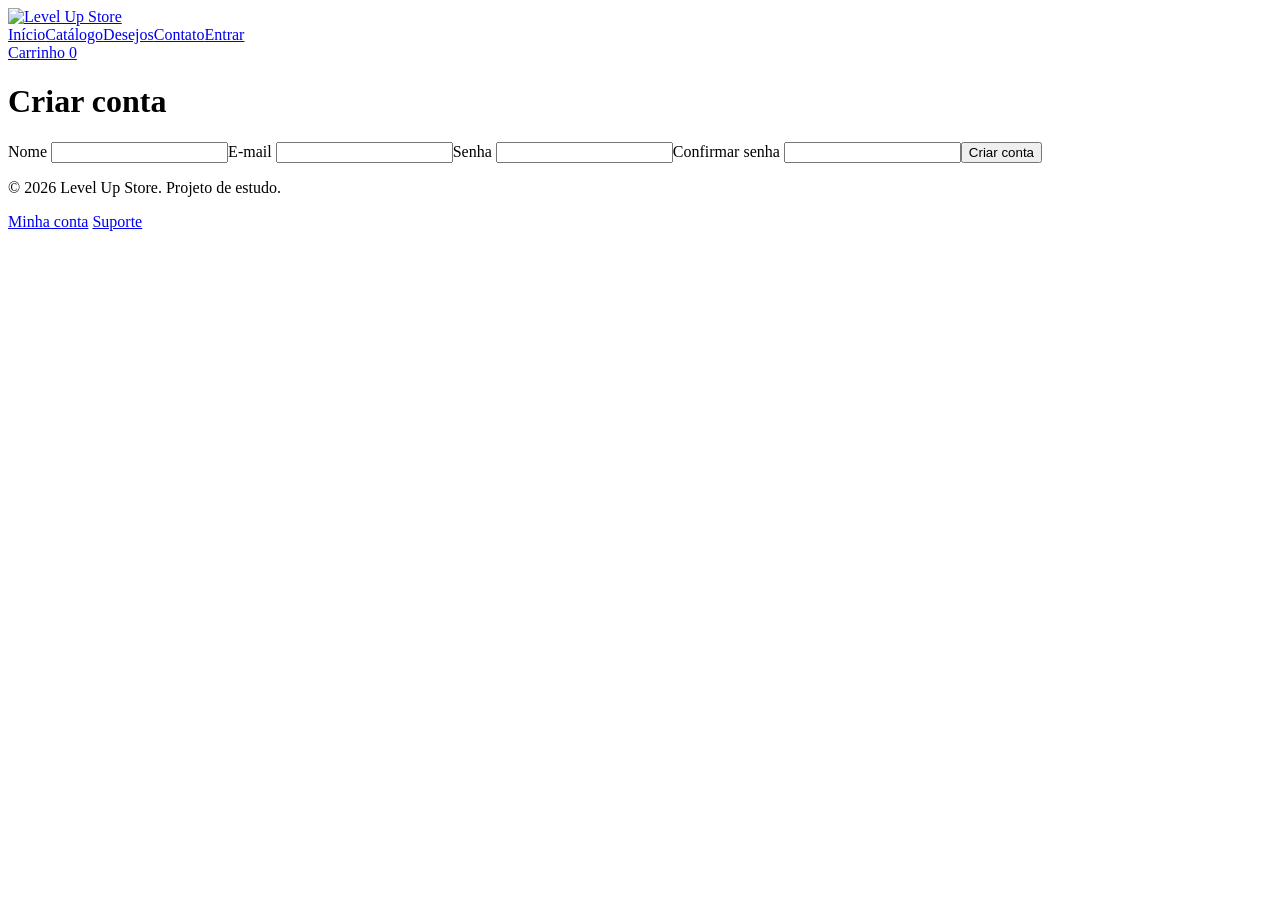
==== cadastro.html @ 22a452f9 "Add files via upload" ====
<!DOCTYPE html>
<html lang="pt-BR">
<head>
<meta charset="UTF-8">
<meta name="viewport" content="width=device-width, initial-scale=1">
<title>Criar conta | Level Up Store</title>
<link rel="stylesheet" href="css/style.css">
</head>
<body>
<header class="topo">
  <a class="logo" href="index.html"><img src="img/logo.png" alt="Level Up Store"></a>
  <nav><a href="index.html">Início</a><a href="catalogo.html">Catálogo</a><a href="lista-desejos.html">Desejos</a><a href="contato.html">Contato</a><a href="login.html">Entrar</a></nav>
  <a class="carrinho" href="carrinho.html">Carrinho <span id="cart-count">0</span></a>
</header>
<main>
<h1>Criar conta</h1><form class="form"><label>Nome <input required></label><label>E-mail <input type="email" required></label><label>Senha <input type="password" required></label><label>Confirmar senha <input type="password" required></label><button>Criar conta</button></form>
</main>
<footer class="rodape">
  <p>© 2026 Level Up Store. Projeto de estudo.</p>
  <a href="conta.html">Minha conta</a> <a href="contato.html">Suporte</a>
</footer>
<script src="js/script.js"></script>
</body>
</html>
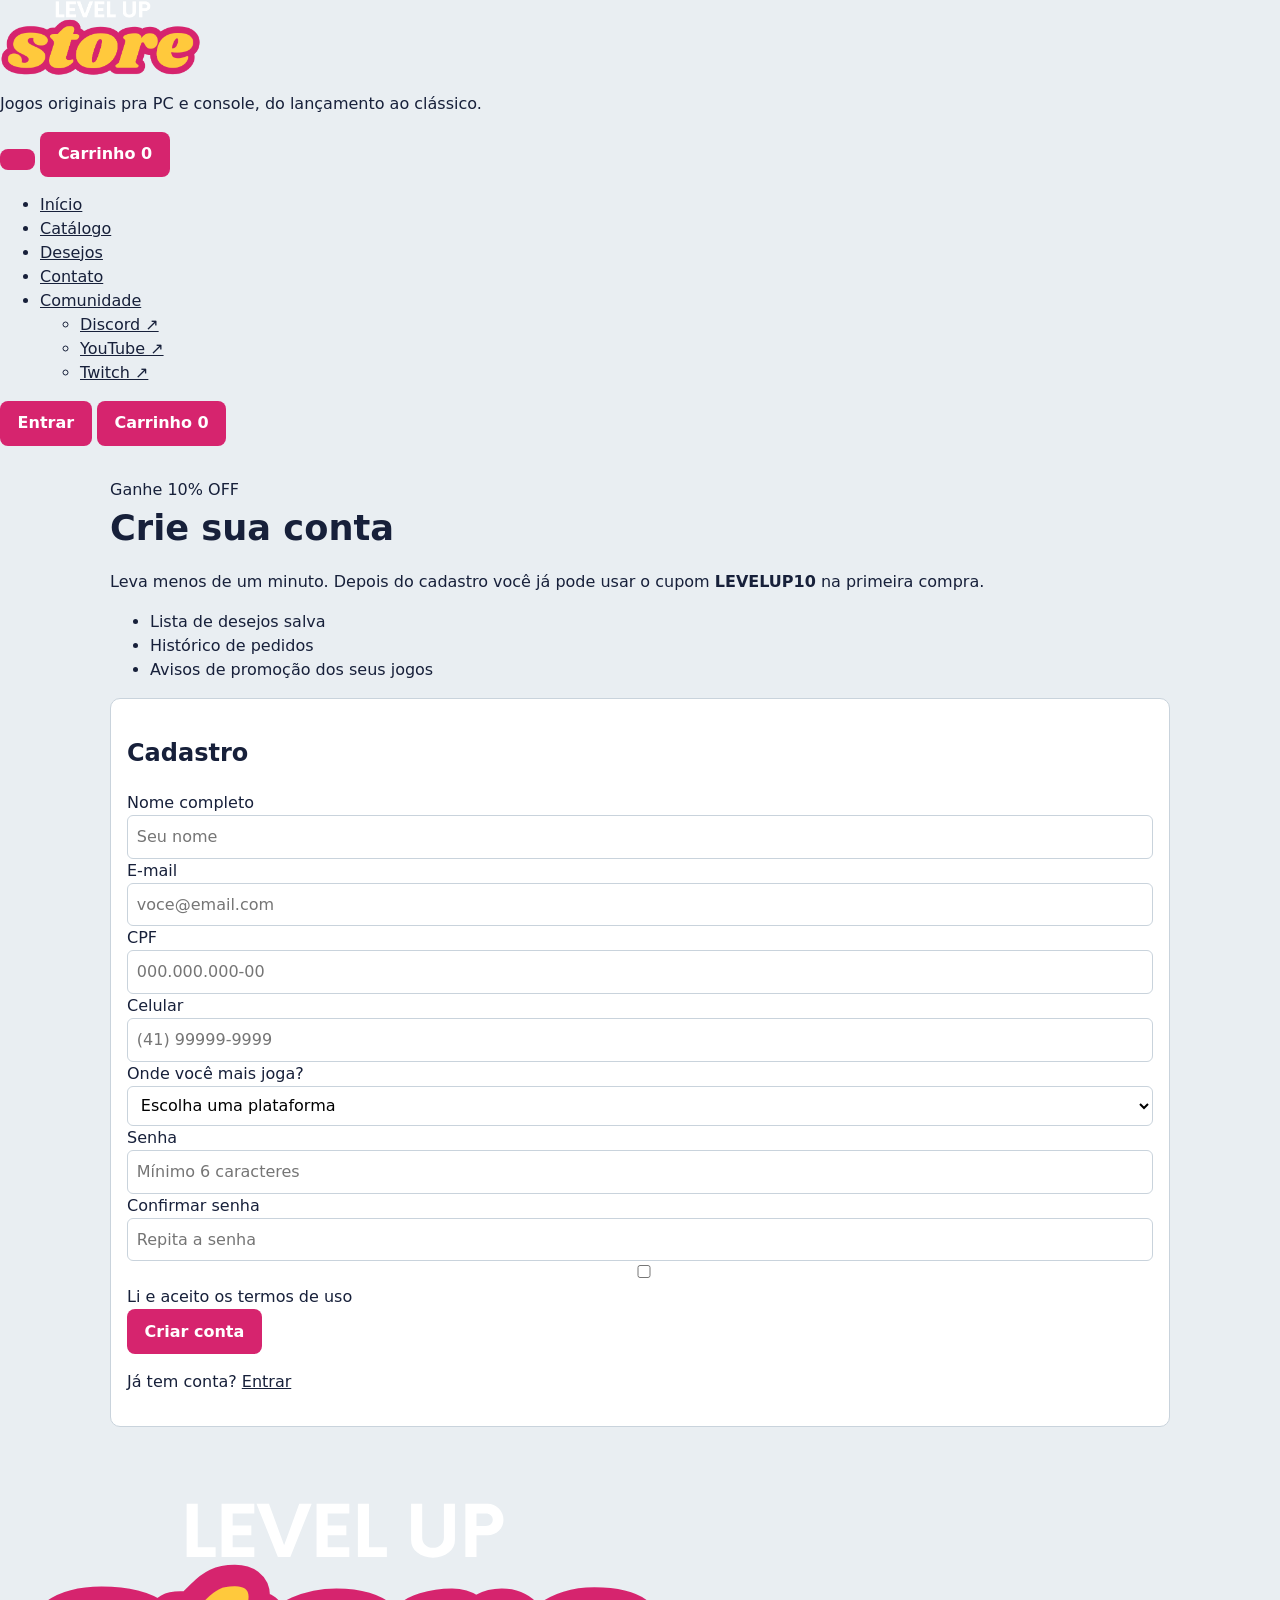
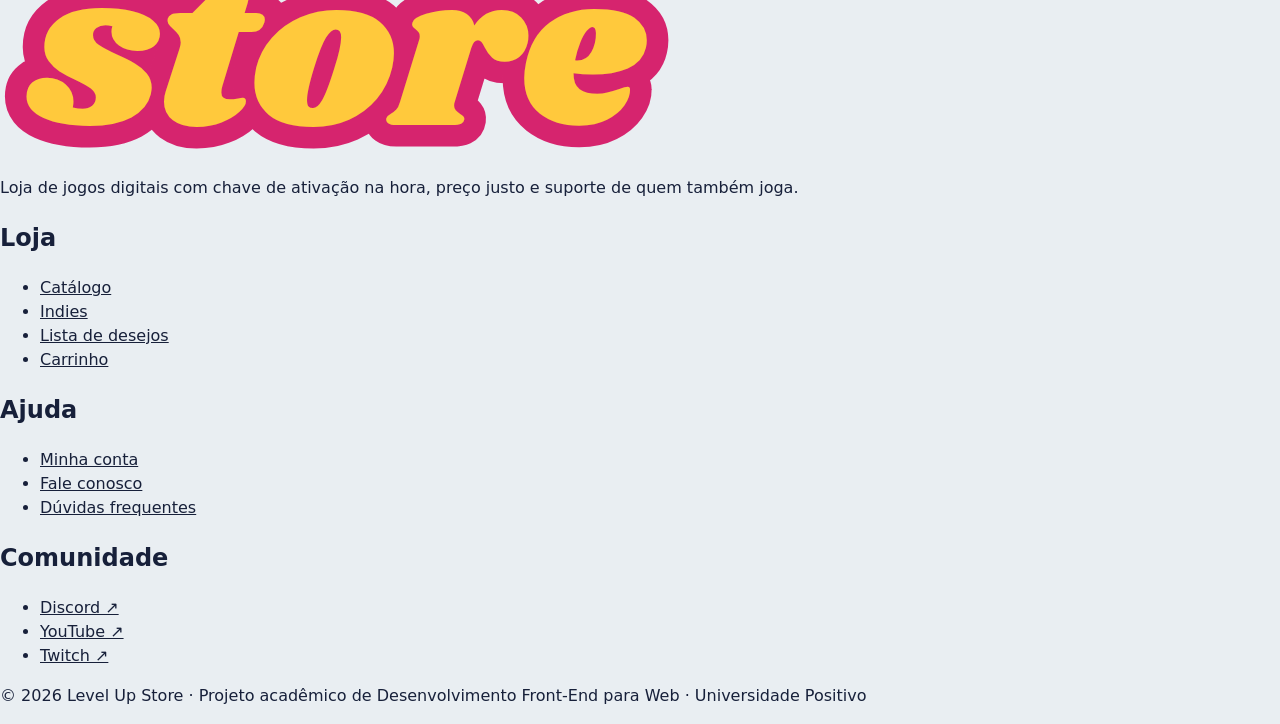
==== commit f7f1757f: "Redesign das 10 páginas Após o escopo inicial das telas e do funcionamento do site, fizemos mudanças" ====
--- a/cadastro.html
+++ b/cadastro.html
@@ -1,24 +1,156 @@
 <!DOCTYPE html>
 <html lang="pt-BR">
 <head>
-<meta charset="UTF-8">
-<meta name="viewport" content="width=device-width, initial-scale=1">
-<title>Criar conta | Level Up Store</title>
-<link rel="stylesheet" href="css/style.css">
+  <meta charset="UTF-8">
+  <meta name="viewport" content="width=device-width, initial-scale=1">
+  <meta name="description" content="Level Up Store: loja de jogos digitais para PC e console.">
+  <title>Cadastro | Level Up Store</title>
+  <link rel="stylesheet" href="css/bootstrap.min.css">
+  <link rel="stylesheet" href="css/style.css">
 </head>
 <body>
-<header class="topo">
-  <a class="logo" href="index.html"><img src="img/logo.png" alt="Level Up Store"></a>
-  <nav><a href="index.html">Início</a><a href="catalogo.html">Catálogo</a><a href="lista-desejos.html">Desejos</a><a href="contato.html">Contato</a><a href="login.html">Entrar</a></nav>
-  <a class="carrinho" href="carrinho.html">Carrinho <span id="cart-count">0</span></a>
-</header>
-<main>
-<h1>Criar conta</h1><form class="form"><label>Nome <input required></label><label>E-mail <input type="email" required></label><label>Senha <input type="password" required></label><label>Confirmar senha <input type="password" required></label><button>Criar conta</button></form>
-</main>
-<footer class="rodape">
-  <p>© 2026 Level Up Store. Projeto de estudo.</p>
-  <a href="conta.html">Minha conta</a> <a href="contato.html">Suporte</a>
-</footer>
-<script src="js/script.js"></script>
+  <header class="topo-site">
+    <div class="topo-marca container-xl">
+      <a class="logo" href="index.html"><img src="img/logo.png" alt="Level Up Store - página inicial"></a>
+      <p class="tagline">Jogos originais pra PC e console, do lançamento ao clássico.</p>
+    </div>
+    <nav class="navbar navbar-expand-lg navbar-dark menu-principal" aria-label="Menu principal">
+      <div class="container-xl">
+        <button class="navbar-toggler" type="button" data-bs-toggle="collapse" data-bs-target="#menu" aria-controls="menu" aria-expanded="false" aria-label="Abrir menu">
+          <span class="navbar-toggler-icon"></span>
+        </button>
+        <a class="btn btn-loja btn-sm d-lg-none" href="carrinho.html">Carrinho <span class="badge text-bg-warning" id="cart-count-mobile">0</span></a>
+        <div class="collapse navbar-collapse" id="menu">
+          <ul class="navbar-nav me-auto">
+          <li class="nav-item"><a class="nav-link" href="index.html">Início</a></li>
+          <li class="nav-item"><a class="nav-link" href="catalogo.html">Catálogo</a></li>
+          <li class="nav-item"><a class="nav-link" href="lista-desejos.html">Desejos</a></li>
+          <li class="nav-item"><a class="nav-link" href="contato.html">Contato</a></li>
+            <li class="nav-item dropdown">
+              <a class="nav-link dropdown-toggle" href="#" role="button" data-bs-toggle="dropdown" aria-expanded="false">Comunidade</a>
+              <ul class="dropdown-menu">
+            <li><a class="dropdown-item" href="https://discord.com" target="_blank" rel="noopener">Discord ↗</a></li>
+            <li><a class="dropdown-item" href="https://www.youtube.com" target="_blank" rel="noopener">YouTube ↗</a></li>
+            <li><a class="dropdown-item" href="https://www.twitch.tv" target="_blank" rel="noopener">Twitch ↗</a></li>
+              </ul>
+            </li>
+          </ul>
+          <div class="acoes-topo">
+            <a class="btn btn-outline-light" id="link-conta" href="login.html">Entrar</a>
+            <a class="btn btn-loja d-none d-lg-inline-block" href="carrinho.html">Carrinho <span class="badge text-bg-warning" id="cart-count">0</span></a>
+          </div>
+        </div>
+      </div>
+    </nav>
+  </header>
+
+  <main class="container-xl conteudo">
+    <section class="tela-acesso revelar">
+      <div class="acesso-lado">
+        <span class="selo">Ganhe 10% OFF</span>
+        <h1>Crie sua conta</h1>
+        <p>Leva menos de um minuto. Depois do cadastro você já pode usar o cupom <strong>LEVELUP10</strong> na primeira compra.</p>
+        <ul class="lista-beneficios">
+          <li>Lista de desejos salva</li>
+          <li>Histórico de pedidos</li>
+          <li>Avisos de promoção dos seus jogos</li>
+        </ul>
+      </div>
+      <div class="card painel acesso-form">
+        <div class="card-body p-4">
+          <h2 class="h4 fw-bold mb-3">Cadastro</h2>
+          <div id="mensagem-cadastro" role="status"></div>
+          <form id="form-cadastro" class="row g-3">
+            <div class="col-12">
+              <label class="form-label" for="cad-nome">Nome completo</label>
+              <input type="text" class="form-control" id="cad-nome" placeholder="Seu nome" required minlength="3">
+            </div>
+            <div class="col-12">
+              <label class="form-label" for="cad-email">E-mail</label>
+              <input type="email" class="form-control" id="cad-email" placeholder="voce@email.com" required>
+            </div>
+            <div class="col-md-6">
+              <label class="form-label" for="cad-cpf">CPF</label>
+              <input type="text" class="form-control" id="cad-cpf" placeholder="000.000.000-00" required pattern="\d{3}\.\d{3}\.\d{3}-\d{2}" title="Use o formato 000.000.000-00">
+            </div>
+            <div class="col-md-6">
+              <label class="form-label" for="cad-telefone">Celular</label>
+              <input type="tel" class="form-control" id="cad-telefone" placeholder="(41) 99999-9999" required pattern="\(\d{2}\) \d{4,5}-\d{4}" title="Use o formato (41) 99999-9999">
+            </div>
+            <div class="col-12">
+              <label class="form-label" for="cad-plataforma">Onde você mais joga?</label>
+              <select class="form-select" id="cad-plataforma" required>
+                <option value="">Escolha uma plataforma</option>
+                <option>PC</option>
+                <option>PlayStation</option>
+                <option>Xbox</option>
+                <option>Nintendo Switch</option>
+              </select>
+            </div>
+            <div class="col-md-6">
+              <label class="form-label" for="cad-senha">Senha</label>
+              <input type="password" class="form-control" id="cad-senha" placeholder="Mínimo 6 caracteres" required minlength="6">
+            </div>
+            <div class="col-md-6">
+              <label class="form-label" for="cad-confirma">Confirmar senha</label>
+              <input type="password" class="form-control" id="cad-confirma" placeholder="Repita a senha" required minlength="6">
+            </div>
+            <div class="col-12">
+              <div class="form-check">
+                <input class="form-check-input" type="checkbox" id="cad-termos" required>
+                <label class="form-check-label" for="cad-termos">Li e aceito os termos de uso</label>
+              </div>
+            </div>
+            <div class="col-12 d-grid">
+              <button type="submit" class="btn btn-loja btn-lg">Criar conta</button>
+            </div>
+          </form>
+          <p class="mt-3 mb-0 text-center">Já tem conta? <a href="login.html">Entrar</a></p>
+        </div>
+      </div>
+    </section>
+  </main>
+
+  <footer class="rodape-site">
+    <div class="container-xl rodape-colunas">
+      <div class="rodape-marca">
+        <img src="img/logo.png" alt="Level Up Store">
+        <p>Loja de jogos digitais com chave de ativação na hora, preço justo e suporte de quem também joga.</p>
+      </div>
+      <nav aria-label="Loja">
+        <h2>Loja</h2>
+        <ul>
+          <li><a href="catalogo.html">Catálogo</a></li>
+          <li><a href="catalogo.html?cat=Indie">Indies</a></li>
+          <li><a href="lista-desejos.html">Lista de desejos</a></li>
+          <li><a href="carrinho.html">Carrinho</a></li>
+        </ul>
+      </nav>
+      <nav aria-label="Ajuda">
+        <h2>Ajuda</h2>
+        <ul>
+          <li><a href="conta.html">Minha conta</a></li>
+          <li><a href="contato.html">Fale conosco</a></li>
+          <li><a href="contato.html#duvidas">Dúvidas frequentes</a></li>
+        </ul>
+      </nav>
+      <nav aria-label="Redes">
+        <h2>Comunidade</h2>
+        <ul>
+          <li><a href="https://discord.com" target="_blank" rel="noopener">Discord ↗</a></li>
+          <li><a href="https://www.youtube.com" target="_blank" rel="noopener">YouTube ↗</a></li>
+          <li><a href="https://www.twitch.tv" target="_blank" rel="noopener">Twitch ↗</a></li>
+        </ul>
+      </nav>
+    </div>
+    <div class="rodape-base">
+      <p class="container-xl">© 2026 Level Up Store · Projeto acadêmico de Desenvolvimento Front-End para Web · Universidade Positivo</p>
+    </div>
+  </footer>
+
+  <script src="js/bootstrap.bundle.min.js"></script>
+  <script src="js/dados.js"></script>
+  <script src="js/script.js"></script>
+  <script src="js/cadastro.js"></script>
 </body>
-</html>+</html>
--- a/css/style.css
+++ b/css/style.css
@@ -0,0 +1,327 @@
+/* =========================================
+   CORES DO SITE
+   Para mudar a paleta, altere só aqui.
+   ========================================= */
+:root {
+  --bg: #E9EEF2;      /* fundo da página */
+  --ink: #17203A;     /* azul-marinho: textos, cabeçalho e rodapé */
+  --accent: #D6246E;  /* rosa: botões, preços e carrinho */
+  --sun: #FFC93C;     /* amarelo: destaques, capas e foco do teclado */
+  --card: #fff;       /* fundo dos cards */
+  --line: #C9D3DC;    /* cor das bordas */
+}
+
+/* =========================================
+   BASE (vale para o site inteiro)
+   ========================================= */
+* {
+  box-sizing: border-box; /* padding não aumenta o tamanho dos elementos */
+}
+
+body {
+  margin: 0;
+  font-family: "Segoe UI", system-ui, sans-serif;
+  background: var(--bg);
+  color: var(--ink);
+  line-height: 1.5;
+}
+
+a {
+  color: inherit; /* links usam a cor do texto ao redor */
+}
+
+main {
+  max-width: 1100px;     /* largura máxima do conteúdo */
+  margin: 0 auto;        /* centraliza */
+  padding: 2rem 1.25rem;
+}
+
+h1 {
+  font-size: 2.2rem;
+  margin: 0 0 1rem;
+}
+
+section {
+  margin-bottom: 2.5rem; /* espaço entre as seções */
+}
+
+/* =========================================
+   CABEÇALHO (header com a classe "topo")
+   ========================================= */
+.topo {
+  display: flex;
+  align-items: center;
+  gap: 1.5rem;
+  flex-wrap: wrap;       /* no celular os itens quebram de linha */
+  padding: 1rem 2rem;
+  background: var(--ink);
+  color: #fff;
+}
+
+/* Logo: a margem automática à direita empurra o menu e o carrinho para o lado direito */
+.logo {
+  display: block;
+  line-height: 0;
+  margin-right: auto;
+}
+
+.logo img {
+  display: block;
+  height: 76px;          /* altere aqui para aumentar ou diminuir a logo */
+  width: auto;           /* mantém a proporção */
+}
+
+/* Menu de navegação */
+.topo nav {
+  display: flex;
+  gap: 1rem;
+}
+
+.topo nav a {
+  text-decoration: none;
+  padding: 0.2rem 0;
+  border-bottom: 2px solid transparent;
+}
+
+/* Link da página atual (class="on") e hover ganham sublinhado amarelo */
+.topo nav a.on,
+.topo nav a:hover {
+  border-color: var(--sun);
+}
+
+/* Botão do carrinho com o contador */
+.carrinho {
+  background: var(--accent);
+  padding: 0.4rem 0.9rem;
+  border-radius: 99px;   /* formato de pílula */
+  text-decoration: none;
+  font-weight: 600;
+}
+
+/* =========================================
+   BANNER DA PÁGINA INICIAL
+   ========================================= */
+.hero {
+  background: var(--ink);
+  color: #fff;
+  padding: 3.5rem 2rem;
+  border-radius: 12px;
+  border-left: 12px solid var(--sun); /* faixa amarela na lateral */
+}
+
+.hero h1 {
+  font-size: 2.8rem;
+  max-width: 14ch;       /* limita a largura do título */
+}
+
+/* =========================================
+   BOTÕES
+   ========================================= */
+.btn,
+button {
+  display: inline-block;
+  background: var(--accent);
+  color: #fff;
+  border: 0;
+  padding: 0.65rem 1.1rem;
+  border-radius: 8px;
+  font: inherit;
+  font-weight: 600;
+  cursor: pointer;
+  text-decoration: none;
+}
+
+/* Botão secundário (só com contorno) */
+.btn.sec {
+  background: transparent;
+  color: var(--ink);
+  border: 2px solid var(--ink);
+}
+
+/* Efeito ao passar o mouse: clareia um pouco */
+button:hover,
+.btn:hover {
+  filter: brightness(1.1);
+}
+
+/* Contorno amarelo ao navegar pelo teclado (acessibilidade) */
+:focus-visible {
+  outline: 3px solid var(--sun);
+  outline-offset: 2px;
+}
+
+/* =========================================
+   GRADE E CARDS DE JOGOS
+   ========================================= */
+/* Cria colunas automáticas: cada card tem no mínimo 210px */
+.grade {
+  display: grid;
+  grid-template-columns: repeat(auto-fill, minmax(210px, 1fr));
+  gap: 1.25rem;
+}
+
+.card {
+  background: var(--card);
+  border: 1px solid var(--line);
+  border-radius: 10px;
+  padding: 1rem;
+  display: flex;
+  flex-direction: column; /* itens um embaixo do outro */
+  gap: 0.4rem;
+}
+
+/* Espaço da capa do jogo (troque por <img> quando tiver imagens) */
+.capa {
+  aspect-ratio: 3 / 4;    /* formato de capa vertical */
+  background: var(--sun);
+  display: grid;
+  place-items: center;    /* centraliza a letra/imagem */
+  font-size: 3rem;
+  font-weight: 800;
+  border-radius: 6px;
+}
+
+/* Capa maior, usada na página de detalhe do jogo */
+.capa.grande {
+  width: 260px;
+}
+
+.card h3 {
+  margin: 0.3rem 0 0;
+  font-size: 1.05rem;
+}
+
+.preco {
+  font-weight: 700;
+  color: var(--accent);
+  font-size: 1.15rem;
+  margin: 0.2rem 0;
+}
+
+/* Botões de categoria da página inicial */
+.cat {
+  background: var(--card);
+  border: 2px solid var(--ink);
+  border-radius: 10px;
+  padding: 1.5rem;
+  text-align: center;
+  font-weight: 700;
+  text-decoration: none;
+}
+
+/* =========================================
+   CAMPOS DE FORMULÁRIO
+   ========================================= */
+input,
+select,
+textarea {
+  font: inherit;
+  padding: 0.55rem;
+  border: 1px solid var(--line);
+  border-radius: 6px;
+  background: #fff;
+  width: 100%;
+}
+
+/* =========================================
+   CATÁLOGO: BARRA DE BUSCA E FILTROS
+   ========================================= */
+.filtros {
+  display: flex;
+  gap: 0.75rem;
+  flex-wrap: wrap;
+  margin-bottom: 1.5rem;
+}
+
+/* Precisa vir DEPOIS da regra de input acima para sobrescrevê-la */
+.filtros input,
+.filtros select {
+  width: auto;
+  flex: 1;
+  min-width: 160px;
+}
+
+/* =========================================
+   PÁGINA DE DETALHE DO JOGO
+   ========================================= */
+.detalhe {
+  display: flex;
+  gap: 2rem;
+  flex-wrap: wrap;       /* no celular a capa fica em cima do texto */
+}
+
+/* =========================================
+   FORMULÁRIOS (login, cadastro, checkout, contato)
+   ========================================= */
+.form {
+  max-width: 460px;
+  display: grid;
+  gap: 1rem;
+}
+
+.form label {
+  display: grid;
+  gap: 0.25rem;
+  font-weight: 600;
+}
+
+fieldset {
+  border: 1px solid var(--line);
+  border-radius: 8px;
+  display: grid;
+  gap: 0.75rem;
+}
+
+/* =========================================
+   CARRINHO
+   ========================================= */
+/* Cada linha de item no carrinho */
+.item {
+  display: flex;
+  justify-content: space-between; /* nome à esquerda, preço e botão à direita */
+  align-items: center;
+  background: #fff;
+  padding: 0.8rem 1rem;
+  border-radius: 8px;
+  margin-bottom: 0.5rem;
+}
+
+.total {
+  font-size: 1.3rem;
+}
+
+/* Perguntas frequentes (página de contato) */
+details {
+  background: #fff;
+  padding: 0.8rem 1rem;
+  border-radius: 8px;
+  margin-bottom: 0.5rem;
+}
+
+/* =========================================
+   RODAPÉ
+   ========================================= */
+.rodape {
+  display: flex;
+  gap: 1.5rem;
+  flex-wrap: wrap;
+  justify-content: space-between;
+  padding: 1.5rem 2rem;
+  background: var(--ink);
+  color: #fff;
+}
+
+/* =========================================
+   CELULAR (telas de até 600px)
+   ========================================= */
+@media (max-width: 600px) {
+  .topo {
+    padding: 1rem;
+  }
+  .hero h1 {
+    font-size: 2rem;
+  }
+  .capa.grande {
+    width: 100%;
+  }
+}
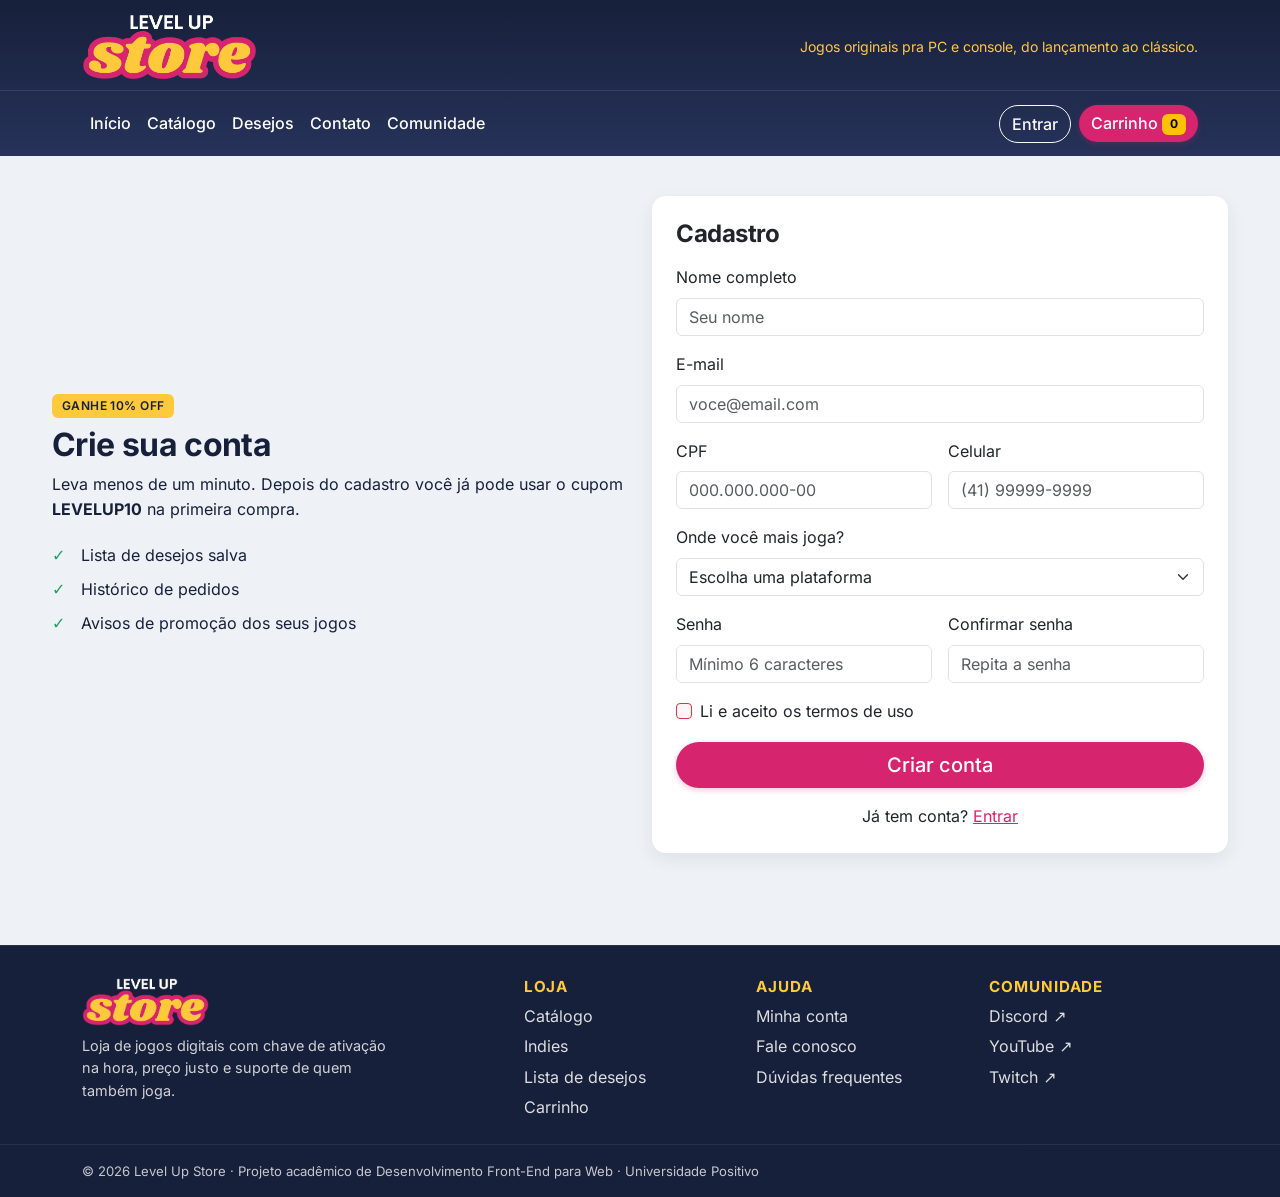
==== commit c2305978: "style/ fonte inter e visual mais sóbrio" ====
--- a/cadastro.html
+++ b/cadastro.html
@@ -6,7 +6,7 @@
   <meta name="description" content="Level Up Store: loja de jogos digitais para PC e console.">
   <title>Cadastro | Level Up Store</title>
   <link rel="stylesheet" href="css/bootstrap.min.css">
-  <link rel="stylesheet" href="css/style.css">
+  <link rel="stylesheet" href="css/style.css?v=2">
 </head>
 <body>
   <header class="topo-site">
@@ -149,8 +149,8 @@
   </footer>
 
   <script src="js/bootstrap.bundle.min.js"></script>
-  <script src="js/dados.js"></script>
-  <script src="js/script.js"></script>
-  <script src="js/cadastro.js"></script>
+  <script src="js/dados.js?v=2"></script>
+  <script src="js/script.js?v=2"></script>
+  <script src="js/cadastro.js?v=2"></script>
 </body>
 </html>
--- a/css/style.css
+++ b/css/style.css
@@ -1,327 +1,1859 @@
-/* =========================================
-   CORES DO SITE
-   Para mudar a paleta, altere só aqui.
-   ========================================= */
+/*
+  Level Up Store - folha de estilo principal
+  Paleta: azul-marinho (--ink), rosa (--accent) e amarelo (--sun), com fonte Inter.
+  Layout mobile-first com pontos de quebra em 410px (iPhone), 729px (iPad) e 990px (desktop).
+*/
+
+@font-face {
+  font-family: "Inter";
+  src: url("../fonts/inter-latin-400-normal.woff2") format("woff2");
+  font-weight: 400;
+  font-display: swap;
+}
+
+@font-face {
+  font-family: "Inter";
+  src: url("../fonts/inter-latin-500-normal.woff2") format("woff2");
+  font-weight: 500;
+  font-display: swap;
+}
+
+@font-face {
+  font-family: "Inter";
+  src: url("../fonts/inter-latin-600-normal.woff2") format("woff2");
+  font-weight: 600;
+  font-display: swap;
+}
+
+@font-face {
+  font-family: "Inter";
+  src: url("../fonts/inter-latin-700-normal.woff2") format("woff2");
+  font-weight: 700;
+  font-display: swap;
+}
+
 :root {
-  --bg: #E9EEF2;      /* fundo da página */
-  --ink: #17203A;     /* azul-marinho: textos, cabeçalho e rodapé */
-  --accent: #D6246E;  /* rosa: botões, preços e carrinho */
-  --sun: #FFC93C;     /* amarelo: destaques, capas e foco do teclado */
-  --card: #fff;       /* fundo dos cards */
-  --line: #C9D3DC;    /* cor das bordas */
-}
-
-/* =========================================
-   BASE (vale para o site inteiro)
-   ========================================= */
+  --bg: #EEF2F6;
+  --ink: #17203A;
+  --ink-2: #26325A;
+  --accent: #D6246E;
+  --accent-escuro: #B01A59;
+  --sun: #FFC93C;
+  --card: #FFFFFF;
+  --line: #D5DDE6;
+  --muted: #5B6680;
+  --verde: #1F9D63;
+  --raio: 14px;
+  --sombra: 0 6px 18px rgba(23, 32, 58, 0.08);
+  --sombra-forte: 0 16px 32px rgba(23, 32, 58, 0.18);
+  --bs-body-font-family: "Inter", "Segoe UI", system-ui, sans-serif;
+}
+
 * {
-  box-sizing: border-box; /* padding não aumenta o tamanho dos elementos */
+  box-sizing: border-box;
+}
+
+html {
+  scroll-behavior: smooth;
 }
 
 body {
   margin: 0;
-  font-family: "Segoe UI", system-ui, sans-serif;
+  font-family: "Inter", "Segoe UI", system-ui, sans-serif;
   background: var(--bg);
   color: var(--ink);
-  line-height: 1.5;
+  line-height: 1.55;
+}
+
+img {
+  max-width: 100%;
+  display: block;
 }
 
 a {
-  color: inherit; /* links usam a cor do texto ao redor */
-}
-
-main {
-  max-width: 1100px;     /* largura máxima do conteúdo */
-  margin: 0 auto;        /* centraliza */
-  padding: 2rem 1.25rem;
-}
-
-h1 {
-  font-size: 2.2rem;
-  margin: 0 0 1rem;
-}
-
-section {
-  margin-bottom: 2.5rem; /* espaço entre as seções */
-}
-
-/* =========================================
-   CABEÇALHO (header com a classe "topo")
-   ========================================= */
-.topo {
-  display: flex;
+  color: var(--accent);
+  transition: color 0.2s;
+}
+
+a:hover {
+  color: var(--accent-escuro);
+}
+
+h1,
+h2,
+h3 {
+  font-weight: 700;
+  line-height: 1.2;
+  letter-spacing: -0.02em;
+}
+
+.envoltorio {
+  width: 100%;
+  max-width: 1200px;
+  margin: 0 auto;
+  padding-left: 16px;
+  padding-right: 16px;
+}
+
+.conteudo {
+  max-width: 1200px;
+  padding-top: 1.5rem;
+  padding-bottom: 3rem;
+}
+
+.conteudo > section {
+  margin-bottom: 2.75rem;
+}
+
+@keyframes subir {
+  from {
+    opacity: 0;
+    transform: translateY(18px);
+  }
+  to {
+    opacity: 1;
+    transform: translateY(0);
+  }
+}
+
+@keyframes pulsar {
+  0% {
+    transform: scale(1);
+  }
+  40% {
+    transform: scale(1.35);
+  }
+  100% {
+    transform: scale(1);
+  }
+}
+
+@keyframes entrar-aviso {
+  from {
+    opacity: 0;
+    transform: translateX(40px);
+  }
+  to {
+    opacity: 1;
+    transform: translateX(0);
+  }
+}
+
+@keyframes estourar {
+  0% {
+    transform: scale(0);
+  }
+  70% {
+    transform: scale(1.15);
+  }
+  100% {
+    transform: scale(1);
+  }
+}
+
+.revelar {
+  animation: subir 0.6s ease both;
+}
+
+.revelar:nth-of-type(2) {
+  animation-delay: 0.08s;
+}
+
+.revelar:nth-of-type(3) {
+  animation-delay: 0.16s;
+}
+
+.revelar:nth-of-type(4) {
+  animation-delay: 0.24s;
+}
+
+.pulsar {
+  animation: pulsar 0.45s ease;
+}
+
+.topo-site {
+  background: linear-gradient(180deg, var(--ink) 0%, var(--ink-2) 100%);
+  color: #fff;
+  position: relative;
+  z-index: 100;
+}
+
+.topo-marca {
+  display: flex;
+  flex-direction: column;
+  align-items: flex-start;
+  gap: 0.25rem;
+  padding-top: 0.9rem;
+  padding-bottom: 0.6rem;
+}
+
+.logo {
+  display: inline-block;
+  transition: transform 0.25s;
+}
+
+.logo:hover {
+  transform: scale(1.04) rotate(-1deg);
+}
+
+.logo img {
+  height: 54px;
+  width: auto;
+}
+
+.tagline {
+  margin: 0;
+  font-size: 0.88rem;
+  color: var(--sun);
+}
+
+.menu-principal {
+  border-top: 1px solid rgba(255, 255, 255, 0.1);
+  padding-top: 0.35rem;
+  padding-bottom: 0.35rem;
+}
+
+.menu-principal .container-xl {
+  gap: 0.5rem;
+}
+
+.menu-principal .nav-link {
+  color: #fff;
+  font-weight: 500;
+  position: relative;
+  padding-left: 0.75rem;
+  padding-right: 0.75rem;
+}
+
+.menu-principal .nav-link::after {
+  content: "";
+  position: absolute;
+  left: 0.75rem;
+  right: 0.75rem;
+  bottom: 0.2rem;
+  height: 3px;
+  border-radius: 3px;
+  background: var(--sun);
+  transform: scaleX(0);
+  transform-origin: left;
+  transition: transform 0.25s ease;
+}
+
+.menu-principal .nav-link:hover,
+.menu-principal .nav-link.active,
+.menu-principal .nav-link.show {
+  color: var(--sun);
+}
+
+.menu-principal .nav-link:hover::after,
+.menu-principal .nav-link.active::after {
+  transform: scaleX(1);
+}
+
+.menu-principal .dropdown-menu {
+  border: 0;
+  border-radius: 10px;
+  box-shadow: var(--sombra-forte);
+  padding: 0.4rem;
+}
+
+.menu-principal .dropdown-item {
+  border-radius: 6px;
+}
+
+.menu-principal .dropdown-item:hover {
+  background: var(--sun);
+  color: var(--ink);
+}
+
+.acoes-topo {
+  display: flex;
+  gap: 0.5rem;
   align-items: center;
-  gap: 1.5rem;
-  flex-wrap: wrap;       /* no celular os itens quebram de linha */
-  padding: 1rem 2rem;
+  padding: 0.5rem 0;
+}
+
+.btn {
+  font-weight: 500;
+  border-radius: 99px;
+  transition: transform 0.15s ease, box-shadow 0.2s ease, background-color 0.2s, filter 0.2s;
+}
+
+.btn:active {
+  transform: scale(0.97);
+}
+
+.btn-loja {
+  background: var(--accent);
+  color: #fff;
+  border: 0;
+  box-shadow: 0 2px 6px rgba(214, 36, 110, 0.25);
+}
+
+.btn-loja:hover,
+.btn-loja:focus-visible {
+  background: var(--accent);
+  color: #fff;
+  transform: translateY(-2px);
+  box-shadow: 0 6px 16px rgba(214, 36, 110, 0.3);
+}
+
+.btn-loja:active {
+  transform: translateY(0);
+}
+
+.btn-outline-dark:hover {
   background: var(--ink);
-  color: #fff;
-}
-
-/* Logo: a margem automática à direita empurra o menu e o carrinho para o lado direito */
-.logo {
-  display: block;
-  line-height: 0;
-  margin-right: auto;
-}
-
-.logo img {
-  display: block;
-  height: 76px;          /* altere aqui para aumentar ou diminuir a logo */
-  width: auto;           /* mantém a proporção */
-}
-
-/* Menu de navegação */
-.topo nav {
-  display: flex;
-  gap: 1rem;
-}
-
-.topo nav a {
-  text-decoration: none;
-  padding: 0.2rem 0;
-  border-bottom: 2px solid transparent;
-}
-
-/* Link da página atual (class="on") e hover ganham sublinhado amarelo */
-.topo nav a.on,
-.topo nav a:hover {
-  border-color: var(--sun);
-}
-
-/* Botão do carrinho com o contador */
-.carrinho {
-  background: var(--accent);
-  padding: 0.4rem 0.9rem;
-  border-radius: 99px;   /* formato de pílula */
-  text-decoration: none;
-  font-weight: 600;
-}
-
-/* =========================================
-   BANNER DA PÁGINA INICIAL
-   ========================================= */
-.hero {
-  background: var(--ink);
-  color: #fff;
-  padding: 3.5rem 2rem;
-  border-radius: 12px;
-  border-left: 12px solid var(--sun); /* faixa amarela na lateral */
-}
-
-.hero h1 {
-  font-size: 2.8rem;
-  max-width: 14ch;       /* limita a largura do título */
-}
-
-/* =========================================
-   BOTÕES
-   ========================================= */
-.btn,
-button {
+  border-color: var(--ink);
+}
+
+.badge {
   display: inline-block;
-  background: var(--accent);
-  color: #fff;
-  border: 0;
-  padding: 0.65rem 1.1rem;
-  border-radius: 8px;
+}
+
+.botao {
+  display: inline-flex;
+  align-items: center;
+  justify-content: center;
+  gap: 0.4rem;
   font: inherit;
-  font-weight: 600;
+  font-weight: 500;
+  border: 2px solid transparent;
+  border-radius: 99px;
+  padding: 0.45rem 1.1rem;
   cursor: pointer;
   text-decoration: none;
-}
-
-/* Botão secundário (só com contorno) */
-.btn.sec {
-  background: transparent;
+  transition: transform 0.15s ease, box-shadow 0.2s ease, background-color 0.2s, color 0.2s;
+}
+
+.botao:active {
+  transform: scale(0.97);
+}
+
+.botao-principal {
+  background: var(--accent);
+  color: #fff;
+  box-shadow: 0 2px 6px rgba(214, 36, 110, 0.25);
+}
+
+.botao-principal:hover {
+  color: #fff;
+  transform: translateY(-2px);
+  box-shadow: 0 6px 16px rgba(214, 36, 110, 0.3);
+}
+
+.botao-contorno-claro {
+  border-color: rgba(255, 255, 255, 0.7);
+  color: #fff;
+}
+
+.botao-contorno-claro:hover {
+  background: #fff;
   color: var(--ink);
-  border: 2px solid var(--ink);
-}
-
-/* Efeito ao passar o mouse: clareia um pouco */
-button:hover,
-.btn:hover {
-  filter: brightness(1.1);
-}
-
-/* Contorno amarelo ao navegar pelo teclado (acessibilidade) */
-:focus-visible {
-  outline: 3px solid var(--sun);
-  outline-offset: 2px;
-}
-
-/* =========================================
-   GRADE E CARDS DE JOGOS
-   ========================================= */
-/* Cria colunas automáticas: cada card tem no mínimo 210px */
-.grade {
-  display: grid;
-  grid-template-columns: repeat(auto-fill, minmax(210px, 1fr));
-  gap: 1.25rem;
-}
-
-.card {
+}
+
+.botao-texto {
+  background: none;
+  color: var(--accent);
+  padding: 0.2rem 0.4rem;
+}
+
+.botao-texto:hover {
+  text-decoration: underline;
+}
+
+.botao-grande {
+  padding: 0.75rem 1.6rem;
+  font-size: 1.1rem;
+}
+
+.botao-cheio {
+  width: 100%;
+}
+
+.contador {
+  background: var(--sun);
+  color: var(--ink);
+  border-radius: 99px;
+  padding: 0 0.5rem;
+  font-size: 0.8rem;
+  font-weight: 700;
+}
+
+.menu-puro {
+  border-top: 1px solid rgba(255, 255, 255, 0.1);
+}
+
+.menu-puro-linha {
+  display: flex;
+  flex-wrap: wrap;
+  align-items: center;
+  justify-content: space-between;
+  gap: 0.5rem;
+  padding-top: 0.4rem;
+  padding-bottom: 0.4rem;
+}
+
+.menu-toggle {
+  background: none;
+  color: #fff;
+  border: 1px solid rgba(255, 255, 255, 0.4);
+  border-radius: 8px;
+  padding: 0.4rem 0.8rem;
+  font: inherit;
+  cursor: pointer;
+}
+
+.menu-toggle:hover {
+  border-color: var(--sun);
+  color: var(--sun);
+}
+
+.menu-links {
+  list-style: none;
+  margin: 0;
+  padding: 0;
+  width: 100%;
+  display: none;
+  flex-direction: column;
+  order: 3;
+}
+
+.menu-links.aberto {
+  display: flex;
+}
+
+.menu-links a,
+.submenu > span {
+  display: block;
+  color: #fff;
+  text-decoration: none;
+  font-weight: 500;
+  padding: 0.5rem 0.75rem;
+  border-radius: 6px;
+  transition: color 0.2s, background-color 0.2s;
+}
+
+.menu-links a:hover,
+.menu-links a.ativo {
+  color: var(--sun);
+  background: rgba(255, 255, 255, 0.06);
+}
+
+.submenu ul {
+  list-style: none;
+  padding-left: 1rem;
+  margin: 0;
+}
+
+.cabecalho-pagina {
+  background: linear-gradient(120deg, var(--ink) 0%, var(--ink-2) 100%);
+  color: #fff;
+  border-radius: var(--raio);
+  padding: 1.5rem;
+}
+
+.cabecalho-pagina h1 {
+  font-size: 1.9rem;
+  margin: 0.2rem 0 0.4rem;
+}
+
+.cabecalho-pagina p {
+  margin: 0;
+  opacity: 0.85;
+}
+
+.cabecalho-pagina .breadcrumb,
+.migalhas {
+  margin: 0;
+  font-size: 0.85rem;
+  --bs-breadcrumb-divider-color: rgba(255, 255, 255, 0.5);
+  --bs-breadcrumb-item-active-color: var(--sun);
+}
+
+.cabecalho-pagina a {
+  color: #fff;
+}
+
+.migalhas {
+  list-style: none;
+  padding: 0;
+  display: flex;
+  gap: 0.5rem;
+}
+
+.migalhas li + li::before {
+  content: "/";
+  margin-right: 0.5rem;
+  opacity: 0.5;
+}
+
+.migalhas li[aria-current] {
+  color: var(--sun);
+}
+
+.vitrine {
+  display: grid;
+  grid-template-columns: 1fr;
+  gap: 1rem;
+}
+
+.destaque-principal {
+  border-radius: var(--raio);
+  overflow: hidden;
+  box-shadow: var(--sombra-forte);
+}
+
+.destaque-principal .carousel-item img {
+  height: 280px;
+  object-fit: cover;
+}
+
+.destaque-principal .carousel-item::after {
+  content: "";
+  position: absolute;
+  inset: 0;
+  background: linear-gradient(90deg, rgba(10, 14, 28, 0.85) 0%, rgba(10, 14, 28, 0.2) 70%);
+}
+
+.carousel-caption {
+  left: 10%;
+  right: 10%;
+  bottom: 2rem;
+  z-index: 2;
+}
+
+.carousel-caption h1,
+.carousel-caption .h1 {
+  font-size: 1.8rem;
+  font-weight: 700;
+}
+
+.carousel-caption p {
+  display: none;
+  max-width: 42ch;
+}
+
+.carousel-control-prev,
+.carousel-control-next {
+  z-index: 3;
+  width: 8%;
+}
+
+.carousel-indicators {
+  z-index: 3;
+}
+
+.selo {
+  display: inline-block;
+  background: var(--sun);
+  color: var(--ink);
+  font-weight: 600;
+  font-size: 0.75rem;
+  padding: 0.15rem 0.6rem;
+  border-radius: 6px;
+  margin-bottom: 0.5rem;
+  text-transform: uppercase;
+  letter-spacing: 0.04em;
+}
+
+.destaques-laterais {
+  display: flex;
+  flex-direction: column;
+  gap: 0.6rem;
+}
+
+.titulo-lateral {
+  font-size: 1rem;
+  margin: 0;
+  text-transform: uppercase;
+  letter-spacing: 0.06em;
+  color: var(--muted);
+}
+
+.mini-destaque {
+  display: flex;
+  align-items: center;
+  gap: 0.9rem;
   background: var(--card);
   border: 1px solid var(--line);
-  border-radius: 10px;
-  padding: 1rem;
-  display: flex;
-  flex-direction: column; /* itens um embaixo do outro */
-  gap: 0.4rem;
-}
-
-/* Espaço da capa do jogo (troque por <img> quando tiver imagens) */
-.capa {
-  aspect-ratio: 3 / 4;    /* formato de capa vertical */
-  background: var(--sun);
-  display: grid;
-  place-items: center;    /* centraliza a letra/imagem */
-  font-size: 3rem;
-  font-weight: 800;
+  border-radius: 12px;
+  padding: 0.6rem;
+  color: var(--ink);
+  text-decoration: none;
+  transition: transform 0.2s, border-color 0.2s, box-shadow 0.2s;
+}
+
+.mini-destaque:hover {
+  color: var(--ink);
+  transform: translateX(4px);
+  border-color: var(--accent);
+  box-shadow: var(--sombra);
+}
+
+.mini-destaque span {
+  display: flex;
+  flex-direction: column;
+}
+
+.mini-destaque small {
+  color: var(--accent);
+  font-weight: 500;
+}
+
+.vantagens {
+  display: grid;
+  grid-template-columns: 1fr;
+  gap: 0.75rem;
+}
+
+.vantagem {
+  display: flex;
+  align-items: center;
+  gap: 0.8rem;
+  background: var(--card);
+  border-radius: 12px;
+  padding: 0.9rem 1rem;
+  border: 1px solid var(--line);
+}
+
+.vantagem-icone {
+  font-size: 1.5rem;
+  width: 46px;
+  height: 46px;
+  display: grid;
+  place-items: center;
+  background: var(--bg);
+  border-radius: 50%;
+  flex-shrink: 0;
+}
+
+.vantagem div {
+  display: flex;
+  flex-direction: column;
+}
+
+.vantagem small {
+  color: var(--muted);
+}
+
+.titulo-secao {
+  display: flex;
+  justify-content: space-between;
+  align-items: center;
+  flex-wrap: wrap;
+  gap: 0.5rem;
+  margin-bottom: 1rem;
+}
+
+.titulo-secao h2 {
+  font-size: 1.45rem;
+  margin: 0;
+}
+
+.titulo-secao a {
+  font-weight: 500;
+  text-decoration: none;
+}
+
+.grade-jogos {
+  display: grid;
+  grid-template-columns: repeat(2, 1fr);
+  gap: 0.75rem;
+}
+
+.card-jogo {
+  display: flex;
+  flex-direction: column;
+  background: var(--card);
+  border: 1px solid var(--line);
+  border-radius: var(--raio);
+  overflow: hidden;
+  transition: transform 0.25s ease, box-shadow 0.25s ease, border-color 0.25s;
+  animation: subir 0.5s ease both;
+}
+
+.card-jogo:hover {
+  transform: translateY(-6px);
+  box-shadow: var(--sombra-forte);
+  border-color: var(--accent);
+}
+
+.card-jogo-capa {
+  position: relative;
+  overflow: hidden;
+}
+
+.card-jogo-capa img {
+  width: 100%;
+  aspect-ratio: 3 / 4;
+  object-fit: cover;
+  border-radius: 0;
+  transition: transform 0.4s ease;
+}
+
+.card-jogo:hover .card-jogo-capa img {
+  transform: scale(1.06);
+}
+
+.selo-desconto {
+  position: absolute;
+  top: 0.6rem;
+  left: 0.6rem;
+  background: var(--verde);
+  color: #fff;
+  font-weight: 700;
+  font-size: 0.85rem;
+  padding: 0.1rem 0.55rem;
   border-radius: 6px;
 }
 
-/* Capa maior, usada na página de detalhe do jogo */
-.capa.grande {
-  width: 260px;
-}
-
-.card h3 {
-  margin: 0.3rem 0 0;
-  font-size: 1.05rem;
+.selo-desconto.estatico {
+  position: static;
+  vertical-align: middle;
+}
+
+.botao-desejo {
+  position: absolute;
+  top: 0.5rem;
+  right: 0.5rem;
+  width: 38px;
+  height: 38px;
+  border: 0;
+  border-radius: 50%;
+  background: rgba(255, 255, 255, 0.92);
+  color: var(--accent);
+  font-size: 1.2rem;
+  line-height: 1;
+  cursor: pointer;
+  transition: transform 0.2s, background-color 0.2s, color 0.2s;
+}
+
+.botao-desejo:hover {
+  transform: scale(1.12);
+}
+
+.botao-desejo.ativo {
+  background: var(--accent);
+  color: #fff;
+}
+
+.botao-desejo-texto.ativo {
+  background: var(--accent);
+  border-color: var(--accent);
+  color: #fff;
+}
+
+.card-jogo-corpo {
+  display: flex;
+  flex-direction: column;
+  gap: 0.25rem;
+  padding: 0.85rem;
+  flex: 1;
+}
+
+.card-jogo-corpo h3 {
+  font-size: 1rem;
+  margin: 0;
+}
+
+.card-jogo-corpo h3 a {
+  color: var(--ink);
+  text-decoration: none;
+}
+
+.card-jogo-corpo h3 a:hover {
+  color: var(--accent);
+}
+
+.card-jogo-texto {
+  display: none;
+  font-size: 0.88rem;
+  color: var(--muted);
+  margin: 0;
+}
+
+.card-jogo-corpo .preco {
+  margin-top: auto;
+}
+
+.card-jogo-corpo .btn,
+.card-jogo-corpo .botao {
+  font-size: 0.88rem;
+  padding: 0.45rem 0.6rem;
+}
+
+.genero {
+  color: var(--muted);
+  text-transform: uppercase;
+  font-size: 0.72rem;
+  letter-spacing: 0.06em;
+  font-weight: 500;
 }
 
 .preco {
   font-weight: 700;
   color: var(--accent);
-  font-size: 1.15rem;
-  margin: 0.2rem 0;
-}
-
-/* Botões de categoria da página inicial */
+  font-size: 1.1rem;
+  margin: 0.3rem 0;
+}
+
+.preco s,
+.detalhe-preco s {
+  color: #8A93A8;
+  font-weight: 400;
+  font-size: 0.85rem;
+}
+
+.faixa-cupom {
+  display: flex;
+  flex-direction: column;
+  align-items: flex-start;
+  gap: 1rem;
+  background: linear-gradient(110deg, var(--accent) 0%, #8E1A73 100%);
+  color: #fff;
+  border-radius: var(--raio);
+  padding: 1.75rem;
+  box-shadow: var(--sombra-forte);
+}
+
+.faixa-cupom h2 {
+  font-size: 1.7rem;
+  margin: 0 0 0.3rem;
+}
+
+.faixa-cupom p {
+  margin: 0;
+}
+
+.categorias {
+  display: grid;
+  grid-template-columns: repeat(2, 1fr);
+  gap: 0.75rem;
+}
+
 .cat {
   background: var(--card);
-  border: 2px solid var(--ink);
-  border-radius: 10px;
+  border: 1px solid var(--line);
+  border-radius: 12px;
+  padding: 1rem;
+  text-align: center;
+  font-weight: 600;
+  color: var(--ink);
+  text-decoration: none;
+  transition: background-color 0.2s, color 0.2s, transform 0.2s;
+}
+
+.cat:hover {
+  background: var(--ink);
+  border-color: var(--ink);
+  color: #fff;
+  transform: translateY(-3px);
+}
+
+.noticias {
+  display: grid;
+  grid-template-columns: 1fr;
+  gap: 1rem;
+}
+
+.noticia {
+  background: var(--card);
+  border-radius: 12px;
+  padding: 1.1rem;
+  border: 1px solid var(--line);
+  transition: transform 0.2s;
+}
+
+.noticia:hover {
+  transform: translateY(-3px);
+  border-color: var(--accent);
+}
+
+.noticia time {
+  font-size: 0.8rem;
+  color: var(--muted);
+  font-weight: 500;
+}
+
+.noticia h3 {
+  font-size: 1.08rem;
+  margin: 0.3rem 0;
+}
+
+.noticia p {
+  margin: 0;
+  font-size: 0.92rem;
+  color: var(--muted);
+}
+
+.sobre-local {
+  display: grid;
+  grid-template-columns: 1fr;
+  gap: 1rem;
+}
+
+.bloco-info {
+  background: var(--card);
+  border: 1px solid var(--line);
+  border-radius: var(--raio);
   padding: 1.5rem;
+}
+
+.bloco-info h2 {
+  font-size: 1.3rem;
+}
+
+.barra-filtros {
+  background: var(--card);
+  border-radius: var(--raio);
+  padding: 1rem;
+  box-shadow: var(--sombra);
+}
+
+.barra-filtros .form-label {
+  font-size: 0.8rem;
+  font-weight: 500;
+  color: var(--muted);
+  margin-bottom: 0.2rem;
+}
+
+.contagem {
+  margin: 0.75rem 0 0;
+  font-size: 0.9rem;
+  color: var(--muted);
+}
+
+.estado-vazio {
+  grid-column: 1 / -1;
   text-align: center;
+  background: var(--card);
+  border-radius: var(--raio);
+  padding: 3rem 1.5rem;
+  border: 2px dashed var(--line);
+}
+
+.detalhe-jogo {
+  display: flex;
+  flex-direction: column;
+  gap: 1.5rem;
+}
+
+.detalhe-capa {
+  width: 100%;
+  max-width: 300px;
+  border-radius: var(--raio);
+  box-shadow: var(--sombra-forte);
+}
+
+.detalhe-info h1 {
+  font-size: 2.2rem;
+  margin: 0.2rem 0 0.6rem;
+}
+
+.detalhe-plataformas .badge {
+  font-weight: 500;
+  margin-bottom: 0.25rem;
+}
+
+.detalhe-classificacao {
+  color: var(--muted);
+}
+
+.caixa-compra {
+  background: var(--card);
+  border-radius: var(--raio);
+  padding: 1.25rem;
+  box-shadow: var(--sombra);
+}
+
+.detalhe-preco {
+  font-size: 1.9rem;
+  color: var(--accent);
+  margin: 0;
+}
+
+.detalhe-entrega {
+  color: var(--verde);
+  font-weight: 500;
+}
+
+.midia-jogo {
+  display: grid;
+  grid-template-columns: 1fr;
+  gap: 1.5rem;
+}
+
+.midia-jogo h2 {
+  font-size: 1.35rem;
+}
+
+.midia-jogo video {
+  width: 100%;
+  border-radius: var(--raio);
+  background: #000;
+  box-shadow: var(--sombra-forte);
+}
+
+.trilha {
+  background: var(--ink);
+  color: #fff;
+  border-radius: var(--raio);
+  padding: 1.1rem;
+  margin-top: 1rem;
+}
+
+.trilha h3 {
+  font-size: 1.05rem;
+  color: var(--sun);
+  margin: 0 0 0.25rem;
+}
+
+.trilha p {
+  font-size: 0.9rem;
+  opacity: 0.85;
+}
+
+.trilha audio {
+  width: 100%;
+}
+
+.table-responsive {
+  position: relative;
+}
+
+.tabela-loja {
+  background: var(--card);
+  border-radius: var(--raio);
+  overflow: hidden;
+  margin: 0;
+}
+
+.tabela-loja thead th {
+  background: var(--ink);
+  color: #fff;
+  font-weight: 500;
+  border: 0;
+}
+
+.tabela-loja caption {
+  font-size: 0.85rem;
+}
+
+.avaliacoes {
+  display: grid;
+  grid-template-columns: 1fr;
+  gap: 1rem;
+}
+
+.avaliacao {
+  background: var(--card);
+  border-radius: 12px;
+  padding: 1.1rem;
+  margin: 0;
+  border: 1px solid var(--line);
+}
+
+.estrelas {
+  color: #F2A900;
+  font-size: 1.1rem;
+  margin: 0;
+  letter-spacing: 0.1em;
+}
+
+.avaliacao footer {
+  color: var(--muted);
+  font-size: 0.88rem;
+}
+
+.passos {
+  display: flex;
+  gap: 0.5rem;
+  margin-bottom: 1.5rem;
+}
+
+.passo {
+  flex: 1;
+  text-align: center;
+  font-size: 0.82rem;
+  font-weight: 500;
+  padding: 0.5rem;
+  border-radius: 99px;
+  background: var(--card);
+  color: var(--muted);
+  border: 2px solid var(--line);
+}
+
+.passo.ativo {
+  border-color: var(--accent);
+  color: var(--accent);
+}
+
+.passo.feito {
+  background: var(--verde);
+  border-color: var(--verde);
+  color: #fff;
+}
+
+.layout-compra {
+  display: grid;
+  grid-template-columns: 1fr;
+  gap: 1rem;
+  align-items: start;
+}
+
+.layout-compra > *,
+.layout-conta > * {
+  min-width: 0;
+}
+
+.painel {
+  border: 0;
+  border-radius: var(--raio);
+  box-shadow: var(--sombra);
+}
+
+fieldset.painel {
+  margin: 0;
+  padding: 0;
+}
+
+.item-carrinho {
+  display: flex;
+  align-items: center;
+  gap: 0.75rem;
+  min-width: 180px;
+}
+
+.item-carrinho img {
+  width: 48px;
+  border-radius: 6px;
+}
+
+.item-carrinho a {
+  color: var(--ink);
   font-weight: 700;
   text-decoration: none;
 }
 
-/* =========================================
-   CAMPOS DE FORMULÁRIO
-   ========================================= */
-input,
-select,
-textarea {
-  font: inherit;
-  padding: 0.55rem;
-  border: 1px solid var(--line);
-  border-radius: 6px;
-  background: #fff;
-  width: 100%;
-}
-
-/* =========================================
-   CATÁLOGO: BARRA DE BUSCA E FILTROS
-   ========================================= */
-.filtros {
-  display: flex;
+.item-carrinho small {
+  display: block;
+  color: var(--muted);
+}
+
+.controle-qtd {
+  display: flex;
+  align-items: center;
+  gap: 0.5rem;
+}
+
+.controle-qtd .btn {
+  width: 32px;
+  height: 32px;
+  padding: 0;
+}
+
+.linhas-resumo {
+  display: grid;
+  grid-template-columns: 1fr auto;
+  gap: 0.35rem;
+  margin-bottom: 1rem;
+}
+
+.linhas-resumo dd {
+  margin: 0;
+  text-align: right;
+}
+
+.linhas-resumo .total {
+  font-size: 1.3rem;
+  font-weight: 700;
+  border-top: 1px solid var(--line);
+  padding-top: 0.5rem;
+}
+
+.pequeno-aviso {
+  text-align: center;
+  font-size: 0.85rem;
+  color: var(--muted);
+  margin: 0.75rem 0 0;
+}
+
+.opcoes-pagamento {
+  display: grid;
+  grid-template-columns: 1fr;
+  gap: 0.6rem;
+}
+
+.opcao-pagamento {
+  display: flex;
+  align-items: center;
   gap: 0.75rem;
-  flex-wrap: wrap;
-  margin-bottom: 1.5rem;
-}
-
-/* Precisa vir DEPOIS da regra de input acima para sobrescrevê-la */
-.filtros input,
-.filtros select {
-  width: auto;
-  flex: 1;
-  min-width: 160px;
-}
-
-/* =========================================
-   PÁGINA DE DETALHE DO JOGO
-   ========================================= */
-.detalhe {
-  display: flex;
-  gap: 2rem;
-  flex-wrap: wrap;       /* no celular a capa fica em cima do texto */
-}
-
-/* =========================================
-   FORMULÁRIOS (login, cadastro, checkout, contato)
-   ========================================= */
-.form {
-  max-width: 460px;
-  display: grid;
+  border: 2px solid var(--line);
+  border-radius: 12px;
+  padding: 0.8rem 1rem;
+  cursor: pointer;
+  transition: border-color 0.2s, background-color 0.2s, transform 0.2s;
+}
+
+.opcao-pagamento:hover {
+  border-color: var(--accent);
+  transform: translateY(-2px);
+}
+
+.opcao-pagamento:has(input:checked) {
+  border-color: var(--accent);
+  background: #FDECF3;
+}
+
+.opcao-pagamento input {
+  accent-color: var(--accent);
+  width: 1.15rem;
+  height: 1.15rem;
+}
+
+.opcao-pagamento span {
+  display: flex;
+  flex-direction: column;
+}
+
+.opcao-pagamento small {
+  color: var(--muted);
+}
+
+.icone-sucesso {
+  width: 72px;
+  height: 72px;
+  margin: 0 auto 1rem;
+  border-radius: 50%;
+  background: var(--verde);
+  color: #fff;
+  font-size: 2.4rem;
+  display: grid;
+  place-items: center;
+  animation: estourar 0.5s ease both 0.2s;
+}
+
+.tela-acesso {
+  display: grid;
+  grid-template-columns: 1fr;
+  gap: 1.5rem;
+  align-items: center;
+  padding-top: 1rem;
+}
+
+.acesso-lado h1 {
+  font-size: 2rem;
+}
+
+.lista-beneficios {
+  list-style: none;
+  padding: 0;
+}
+
+.lista-beneficios li {
+  padding: 0.3rem 0 0.3rem 1.8rem;
+  position: relative;
+}
+
+.lista-beneficios li::before {
+  content: "✓";
+  position: absolute;
+  left: 0;
+  color: var(--verde);
+  font-weight: 700;
+}
+
+.layout-conta {
+  display: grid;
+  grid-template-columns: 1fr;
   gap: 1rem;
-}
-
-.form label {
-  display: grid;
-  gap: 0.25rem;
-  font-weight: 600;
-}
-
-fieldset {
-  border: 1px solid var(--line);
-  border-radius: 8px;
-  display: grid;
+  align-items: start;
+}
+
+.avatar {
+  width: 80px;
+  height: 80px;
+  margin: 0 auto 0.75rem;
+  border-radius: 50%;
+  background: var(--accent);
+  color: #fff;
+  font-size: 2.2rem;
+  font-weight: 700;
+  display: grid;
+  place-items: center;
+}
+
+.numeros-conta {
+  display: grid;
+  grid-template-columns: 1fr;
   gap: 0.75rem;
 }
 
-/* =========================================
-   CARRINHO
-   ========================================= */
-/* Cada linha de item no carrinho */
-.item {
-  display: flex;
-  justify-content: space-between; /* nome à esquerda, preço e botão à direita */
-  align-items: center;
-  background: #fff;
-  padding: 0.8rem 1rem;
-  border-radius: 8px;
-  margin-bottom: 0.5rem;
-}
-
-.total {
-  font-size: 1.3rem;
-}
-
-/* Perguntas frequentes (página de contato) */
-details {
-  background: #fff;
-  padding: 0.8rem 1rem;
-  border-radius: 8px;
-  margin-bottom: 0.5rem;
-}
-
-/* =========================================
-   RODAPÉ
-   ========================================= */
-.rodape {
-  display: flex;
-  gap: 1.5rem;
+.numero {
+  background: var(--card);
+  border-radius: 12px;
+  padding: 1rem;
+  box-shadow: var(--sombra);
+  display: flex;
+  flex-direction: column;
+}
+
+.numero strong {
+  font-size: 1.5rem;
+  color: var(--accent);
+}
+
+.numero span {
+  color: var(--muted);
+  font-size: 0.88rem;
+}
+
+.resumo-desejos {
+  display: flex;
   flex-wrap: wrap;
   justify-content: space-between;
-  padding: 1.5rem 2rem;
+  align-items: center;
+  gap: 0.75rem;
+  background: var(--card);
+  border-radius: var(--raio);
+  padding: 1rem 1.25rem;
+  box-shadow: var(--sombra);
+  margin-bottom: 1.25rem !important;
+}
+
+.resumo-desejos p {
+  margin: 0;
+}
+
+.layout-contato {
+  display: grid;
+  grid-template-columns: 1fr;
+  gap: 1.5rem;
+  align-items: start;
+}
+
+.formulario-puro {
+  display: grid;
+  gap: 1rem;
+  background: var(--card);
+  border-radius: var(--raio);
+  padding: 1.5rem;
+  box-shadow: var(--sombra);
+}
+
+.formulario-puro h2 {
+  font-size: 1.35rem;
+  margin: 0;
+}
+
+.campo {
+  display: flex;
+  flex-direction: column;
+  gap: 0.3rem;
+}
+
+.campo label {
+  font-weight: 500;
+}
+
+.formulario-puro input[type="text"],
+.formulario-puro input[type="email"],
+.formulario-puro select,
+.formulario-puro textarea {
+  font: inherit;
+  width: 100%;
+  padding: 0.6rem 0.8rem;
+  border: 2px solid var(--line);
+  border-radius: 10px;
+  background: #fff;
+  color: var(--ink);
+  transition: border-color 0.2s, box-shadow 0.2s;
+}
+
+.formulario-puro textarea {
+  resize: vertical;
+}
+
+.formulario-puro input[type="submit"] {
+  justify-self: start;
+  border: 0;
+}
+
+.contador-texto {
+  align-self: flex-end;
+  color: var(--muted);
+}
+
+input:hover,
+select:hover,
+textarea:hover,
+.form-control:hover,
+.form-select:hover {
+  border-color: var(--ink-2);
+}
+
+input:focus,
+select:focus,
+textarea:focus,
+.form-control:focus,
+.form-select:focus {
+  outline: none;
+  border-color: var(--sun);
+  box-shadow: 0 0 0 4px rgba(255, 201, 60, 0.35);
+}
+
+input:invalid:not(:placeholder-shown),
+textarea:invalid:not(:placeholder-shown),
+.form-control:invalid:not(:placeholder-shown) {
+  border-color: #DC3545;
+  background-color: #FFF5F6;
+}
+
+input:invalid:not(:placeholder-shown):focus,
+textarea:invalid:not(:placeholder-shown):focus {
+  box-shadow: 0 0 0 4px rgba(220, 53, 69, 0.2);
+}
+
+input:valid:not(:placeholder-shown):not([type="submit"]):not([type="radio"]):not([type="checkbox"]) {
+  border-color: var(--verde);
+}
+
+.canais {
   background: var(--ink);
   color: #fff;
-}
-
-/* =========================================
-   CELULAR (telas de até 600px)
-   ========================================= */
-@media (max-width: 600px) {
-  .topo {
-    padding: 1rem;
-  }
-  .hero h1 {
-    font-size: 2rem;
-  }
-  .capa.grande {
+  border-radius: var(--raio);
+  padding: 1.5rem;
+}
+
+.canais h2 {
+  font-size: 1.25rem;
+  color: var(--sun);
+}
+
+.lista-canais {
+  list-style: none;
+  padding: 0;
+  margin: 0;
+  display: grid;
+  gap: 0.9rem;
+}
+
+.lista-canais li {
+  display: flex;
+  flex-direction: column;
+}
+
+.lista-canais strong {
+  font-size: 0.8rem;
+  text-transform: uppercase;
+  letter-spacing: 0.06em;
+  opacity: 0.7;
+}
+
+.lista-canais a {
+  color: var(--sun);
+}
+
+.lista-mensagens {
+  list-style: none;
+  padding: 0;
+  margin: 0;
+  display: grid;
+  gap: 0.75rem;
+}
+
+.mensagem-enviada,
+.mensagem-vazia {
+  background: var(--card);
+  border-radius: 12px;
+  padding: 1rem 1.1rem;
+  box-shadow: var(--sombra);
+  animation: subir 0.4s ease both;
+}
+
+.mensagem-enviada p {
+  margin: 0.3rem 0;
+}
+
+.mensagem-enviada small,
+.mensagem-vazia {
+  color: var(--muted);
+}
+
+.mensagem-topo {
+  display: flex;
+  justify-content: space-between;
+  gap: 0.5rem;
+}
+
+.status-mensagem {
+  background: #E6F6EE;
+  color: var(--verde);
+  font-size: 0.78rem;
+  font-weight: 700;
+  border-radius: 99px;
+  padding: 0.1rem 0.6rem;
+}
+
+details {
+  background: var(--card);
+  border-radius: 12px;
+  padding: 0.9rem 1.1rem;
+  margin-bottom: 0.6rem;
+  box-shadow: var(--sombra);
+  transition: box-shadow 0.2s;
+}
+
+details[open] {
+  box-shadow: var(--sombra-forte);
+}
+
+summary {
+  font-weight: 700;
+  cursor: pointer;
+}
+
+summary:hover {
+  color: var(--accent);
+}
+
+details p {
+  margin: 0.6rem 0 0;
+  color: var(--muted);
+}
+
+.area-avisos {
+  position: fixed;
+  right: 1rem;
+  bottom: 1rem;
+  left: 1rem;
+  z-index: 2000;
+  display: grid;
+  gap: 0.5rem;
+  justify-items: end;
+}
+
+.aviso-loja {
+  display: flex;
+  align-items: center;
+  gap: 0.75rem;
+  max-width: 340px;
+  margin: 0;
+  padding: 0.8rem 1rem;
+  border-radius: 12px;
+  background: #fff;
+  color: var(--ink);
+  border: 1px solid var(--line);
+  box-shadow: var(--sombra-forte);
+  animation: entrar-aviso 0.35s ease both;
+  transition: opacity 0.4s, transform 0.4s;
+}
+
+.aviso-loja.saindo {
+  opacity: 0;
+  transform: translateX(40px);
+}
+
+.fechar-aviso {
+  margin-left: auto;
+  background: none;
+  border: 0;
+  font-size: 1.3rem;
+  line-height: 1;
+  color: var(--muted);
+  cursor: pointer;
+}
+
+.rodape-site {
+  background: var(--ink);
+  color: #fff;
+  border-top: 1px solid rgba(255, 255, 255, 0.08);
+}
+
+.rodape-colunas {
+  display: grid;
+  grid-template-columns: 1fr;
+  gap: 1.5rem;
+  padding-top: 2rem;
+  padding-bottom: 1.5rem;
+}
+
+.rodape-marca img {
+  height: 48px;
+  width: auto;
+  margin-bottom: 0.6rem;
+}
+
+.rodape-marca p {
+  font-size: 0.9rem;
+  opacity: 0.8;
+  max-width: 34ch;
+}
+
+.rodape-colunas h2 {
+  font-size: 0.95rem;
+  color: var(--sun);
+  text-transform: uppercase;
+  letter-spacing: 0.06em;
+}
+
+.rodape-colunas ul {
+  list-style: none;
+  padding: 0;
+  margin: 0;
+  display: grid;
+  gap: 0.35rem;
+}
+
+.rodape-colunas a {
+  color: #fff;
+  text-decoration: none;
+  opacity: 0.85;
+  transition: color 0.2s, opacity 0.2s, padding-left 0.2s;
+}
+
+.rodape-colunas a:hover {
+  color: var(--sun);
+  opacity: 1;
+  padding-left: 4px;
+}
+
+.rodape-base {
+  border-top: 1px solid rgba(255, 255, 255, 0.1);
+  padding: 1rem 0;
+  font-size: 0.82rem;
+  opacity: 0.75;
+}
+
+.rodape-base p {
+  margin: 0 auto;
+}
+
+@media (min-width: 410px) {
+  .grade-jogos {
+    gap: 1rem;
+  }
+
+  .categorias {
+    grid-template-columns: repeat(3, 1fr);
+  }
+
+  .vantagens {
+    grid-template-columns: repeat(2, 1fr);
+  }
+
+  .numeros-conta {
+    grid-template-columns: repeat(3, 1fr);
+  }
+
+  .opcoes-pagamento {
+    grid-template-columns: repeat(3, 1fr);
+  }
+
+  .opcao-pagamento {
+    flex-direction: column;
+    text-align: center;
+  }
+
+  .rodape-colunas {
+    grid-template-columns: repeat(2, 1fr);
+  }
+}
+
+@media (min-width: 729px) {
+  .topo-marca {
+    flex-direction: row;
+    align-items: center;
+    justify-content: space-between;
+  }
+
+  .logo img {
+    height: 66px;
+  }
+
+  .destaques-laterais {
+    flex-direction: row;
+    flex-wrap: wrap;
+    order: -1;
+  }
+
+  .titulo-lateral {
     width: 100%;
   }
-}
+
+  .mini-destaque {
+    flex: 1;
+  }
+
+  .destaque-principal .carousel-item img {
+    height: 360px;
+  }
+
+  .carousel-caption p {
+    display: block;
+  }
+
+  .carousel-caption h1,
+  .carousel-caption .h1 {
+    font-size: 2.6rem;
+  }
+
+  .grade-jogos {
+    grid-template-columns: repeat(3, 1fr);
+    gap: 1.25rem;
+  }
+
+  .card-jogo-texto {
+    display: block;
+  }
+
+  .faixa-cupom {
+    flex-direction: row;
+    align-items: center;
+    justify-content: space-between;
+    padding: 2rem 2.5rem;
+  }
+
+  .noticias,
+  .avaliacoes {
+    grid-template-columns: repeat(3, 1fr);
+  }
+
+  .cabecalho-pagina {
+    padding: 2rem 2.25rem;
+  }
+
+  .cabecalho-pagina h1 {
+    font-size: 2.4rem;
+  }
+
+  .detalhe-jogo {
+    flex-direction: row;
+    align-items: flex-start;
+  }
+
+  .detalhe-capa {
+    width: 260px;
+    flex-shrink: 0;
+  }
+
+  .detalhe-info {
+    flex: 1;
+  }
+
+  .tela-acesso {
+    grid-template-columns: 1fr 1fr;
+  }
+
+  .layout-contato {
+    grid-template-columns: 3fr 2fr;
+  }
+
+  .rodape-colunas {
+    grid-template-columns: 2fr 1fr 1fr 1fr;
+  }
+}
+
+@media (min-width: 990px) {
+  .vitrine {
+    grid-template-columns: 2fr 1fr;
+  }
+
+  .destaques-laterais {
+    flex-direction: column;
+    flex-wrap: nowrap;
+    order: 0;
+  }
+
+  .titulo-lateral {
+    width: auto;
+  }
+
+  .mini-destaque {
+    flex: 1;
+  }
+
+  .destaque-principal .carousel-item img {
+    height: 420px;
+  }
+
+  .vantagens {
+    grid-template-columns: repeat(4, 1fr);
+  }
+
+  .grade-jogos {
+    grid-template-columns: repeat(4, 1fr);
+  }
+
+  .grade-catalogo {
+    grid-template-columns: repeat(5, 1fr);
+  }
+
+  .categorias {
+    grid-template-columns: repeat(6, 1fr);
+  }
+
+  .sobre-local {
+    grid-template-columns: 1fr 1fr;
+  }
+
+  .midia-jogo {
+    grid-template-columns: 3fr 2fr;
+  }
+
+  .layout-compra {
+    grid-template-columns: 2fr 1fr;
+  }
+
+  .resumo-compra {
+    position: sticky;
+    top: 1rem;
+  }
+
+  .layout-conta {
+    grid-template-columns: 300px 1fr;
+  }
+
+  .menu-toggle {
+    display: none;
+  }
+
+  .menu-links {
+    display: flex;
+    flex-direction: row;
+    width: auto;
+    order: 0;
+    margin-right: auto;
+  }
+
+  .submenu {
+    position: relative;
+  }
+
+  .submenu ul {
+    display: none;
+    position: absolute;
+    top: 100%;
+    left: 0;
+    min-width: 170px;
+    padding: 0.4rem;
+    background: #fff;
+    border-radius: 10px;
+    box-shadow: var(--sombra-forte);
+  }
+
+  .submenu:hover ul,
+  .submenu:focus-within ul {
+    display: block;
+  }
+
+  .submenu ul a {
+    color: var(--ink);
+  }
+
+  .submenu ul a:hover {
+    background: var(--sun);
+    color: var(--ink);
+  }
+}
